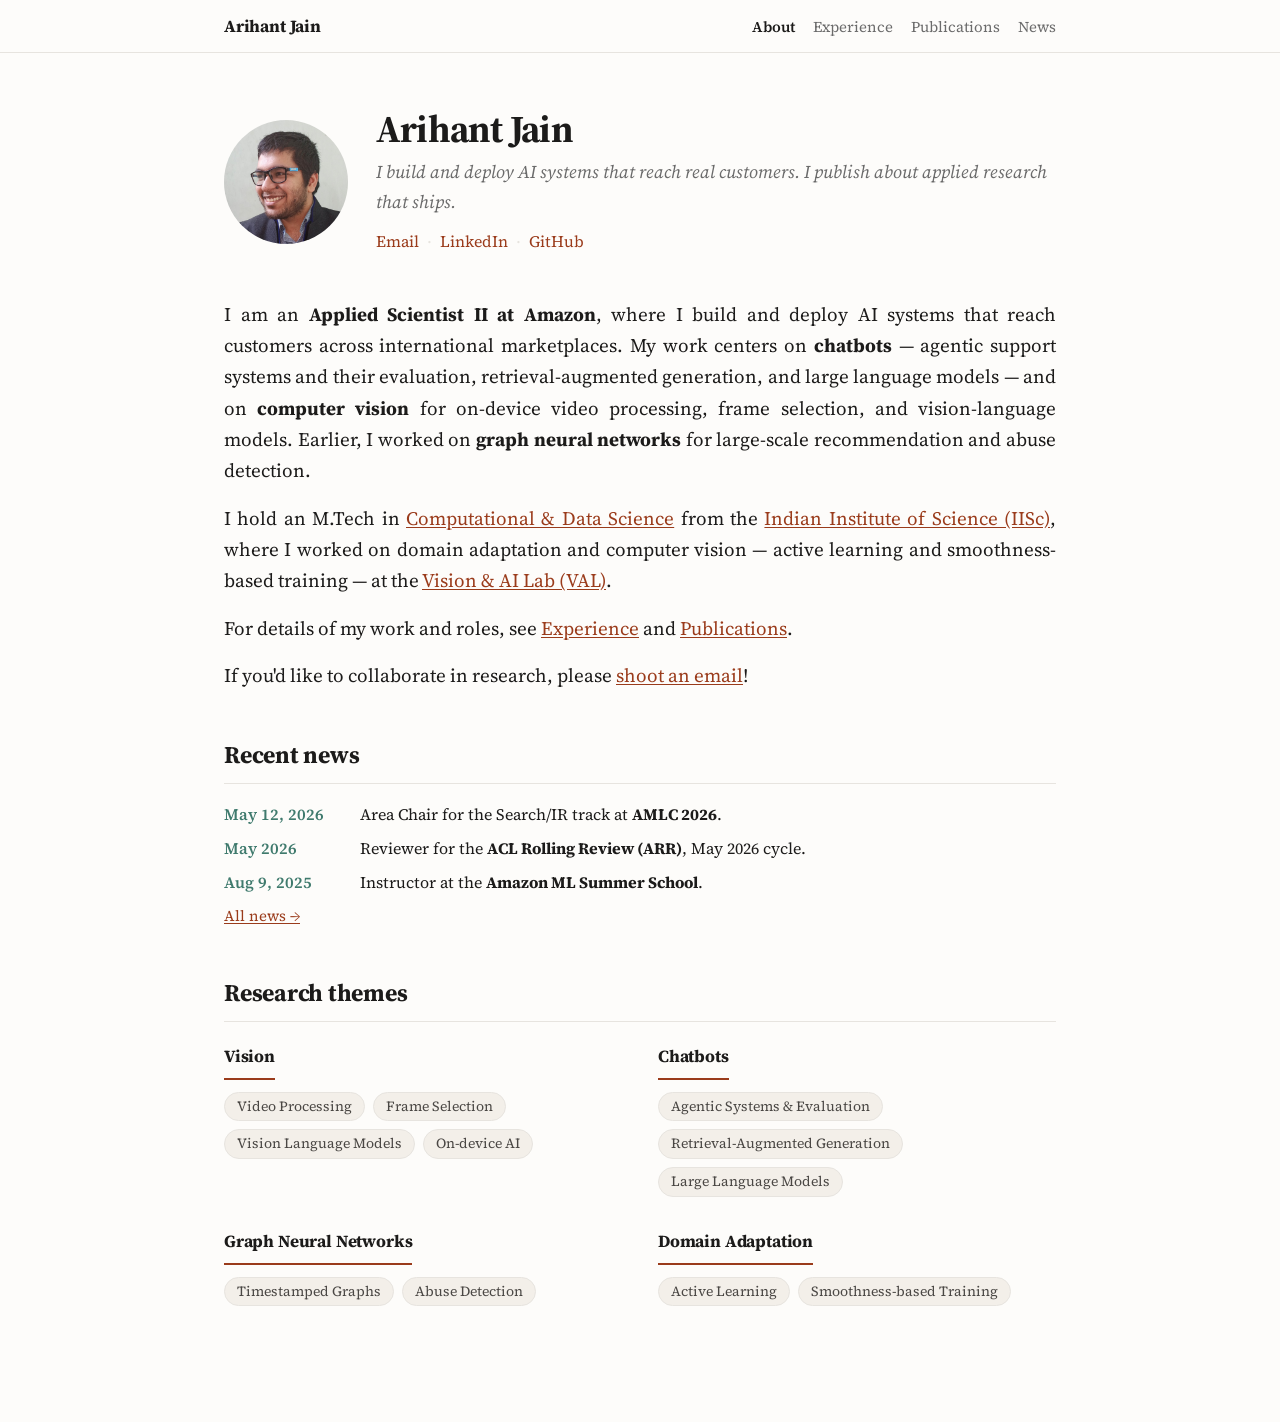
==== index.html @ c0ca9a87 "Personal site: About, Experience, Publications, News" ====
<!doctype html>
<html lang="en">
<head>
  <meta charset="utf-8">
  <meta name="viewport" content="width=device-width, initial-scale=1">
  <title>Arihant Jain</title>
  <meta name="description" content="Arihant Jain — Applied Scientist II at Amazon. Research in LLMs, Retrieval-Augmented Generation, Chatbots, and Graph Neural Networks.">
  <link rel="icon" href="data:,">
  <link rel="preconnect" href="https://fonts.googleapis.com">
  <link rel="preconnect" href="https://fonts.gstatic.com" crossorigin>
  <link href="https://fonts.googleapis.com/css2?family=Source+Serif+4:ital,opsz,wght@0,8..60,400;0,8..60,600;0,8..60,700;1,8..60,400&display=swap" rel="stylesheet">
  <link rel="stylesheet" href="style.css">
</head>
<body id="top">

  <!-- ===================== TOP NAV ===================== -->
  <nav class="topnav">
    <div class="topnav-inner">
      <a class="nav-name" href="index.html">Arihant Jain</a>
      <div class="nav-links">
        <a href="index.html" class="active">About</a>
        <a href="experience.html">Experience</a>
        <a href="publications.html">Publications</a>
        <a href="news.html">News</a>
      </div>
    </div>
  </nav>

<main>

  <!-- ===================== HEADER ===================== -->
  <header class="intro">
    <img class="avatar" src="assets/arihant_image.jpg" alt="Arihant Jain">
    <div class="intro-text">
      <h1>Arihant Jain</h1>
      <p class="tagline">I build and deploy AI systems that reach real customers. I publish about applied research that ships.</p>
      <nav class="links">
        <a href="mailto:4arihantjain@gmail.com">Email</a>
        <span>·</span>
        <a href="https://www.linkedin.com/in/arihant-jain-870607155/" target="_blank" rel="noopener">LinkedIn</a>
        <span>·</span>
        <a href="https://github.com/ajarihant" target="_blank" rel="noopener">GitHub</a>
      </nav>
    </div>
  </header>

  <!-- ===================== BIO ===================== -->
  <section id="about">
    <p>
      I am an <strong>Applied Scientist II at Amazon</strong>, where I build and deploy AI
      systems that reach customers across international marketplaces. My work centers on
      <strong>chatbots</strong> — agentic support systems and their evaluation, retrieval-augmented
      generation, and large language models — and on <strong>computer vision</strong> for on-device video
      processing, frame selection, and vision-language models. Earlier, I worked on <strong>graph neural
      networks</strong> for large-scale recommendation and abuse detection.
    </p>
    <p>
      I hold an M.Tech in
      <a href="https://cds.iisc.ac.in/" target="_blank" rel="noopener">Computational &amp; Data Science</a>
      from the <a href="https://iisc.ac.in/" target="_blank" rel="noopener">Indian Institute of Science (IISc)</a>,
      where I worked on domain adaptation and computer vision — active learning and smoothness-based
      training — at the
      <a href="https://val.cds.iisc.ac.in/people.html" target="_blank" rel="noopener">Vision &amp; AI Lab (VAL)</a>.
    </p>
    <p>
      For details of my work and roles, see <a href="experience.html">Experience</a>
      and <a href="publications.html">Publications</a>.
    </p>
    <p>
      If you'd like to collaborate in research, please
      <a href="mailto:4arihantjain@gmail.com">shoot an email</a>!
    </p>
  </section>

  <!-- ===================== RECENT NEWS ===================== -->
  <section id="recent-news">
    <h2>Recent news</h2>
    <ul class="news-teaser">
      <li><time datetime="2026-05-12">May 12, 2026</time><div class="news-body">Area Chair for the Search/IR track at <strong>AMLC 2026</strong>.</div></li>
      <li><time datetime="2026-05">May 2026</time><div class="news-body">Reviewer for the <strong>ACL Rolling Review (ARR)</strong>, May 2026 cycle.</div></li>
      <li><time datetime="2025-08-09">Aug 9, 2025</time><div class="news-body">Instructor at the <strong>Amazon ML Summer School</strong>.</div></li>
    </ul>
    <p class="news-more"><a href="news.html">All news →</a></p>
  </section>

  <!-- ===================== RESEARCH THEMES ===================== -->
  <section id="research-themes">
    <h2>Research themes</h2>
    <div class="theme-grid">
      <div class="theme-group">
        <h3>Vision</h3>
        <ul class="tags">
          <li>Video Processing</li>
          <li>Frame Selection</li>
          <li>Vision Language Models</li>
          <li>On-device AI</li>
        </ul>
      </div>
      <div class="theme-group">
        <h3>Chatbots</h3>
        <ul class="tags">
          <li>Agentic Systems &amp; Evaluation</li>
          <li>Retrieval-Augmented Generation</li>
          <li>Large Language Models</li>
        </ul>
      </div>
      <div class="theme-group">
        <h3>Graph Neural Networks</h3>
        <ul class="tags">
          <li>Timestamped Graphs</li>
          <li>Abuse Detection</li>
        </ul>
      </div>
      <div class="theme-group">
        <h3>Domain Adaptation</h3>
        <ul class="tags">
          <li>Active Learning</li>
          <li>Smoothness-based Training</li>
        </ul>
      </div>
    </div>
  </section>

</main>
</body>
</html>
---- style.css ----
/* ===== Arihant Jain — minimal personal site =====
   Writerly serif, single-column, no frameworks. */

:root {
  --ink: #1c1b1a;
  --muted: #6b6b6b;
  --link: #9a3b1b;        /* warm rust accent, huyenchip-ish */
  --link-hover: #6f2913;
  --date: #3f7a6d;        /* muted teal for news dates */
  --rule: #e7e4df;
  --bg: #fdfcfa;          /* warm off-white */
  --nav-bg: rgba(253, 252, 250, 0.9);
  --maxw: 880px;
  --serif: "Source Serif 4", Georgia, "Times New Roman", serif;
}

* { box-sizing: border-box; }

html {
  -webkit-text-size-adjust: 100%;
  scroll-behavior: smooth;
  scroll-padding-top: 72px;   /* offset for sticky nav on anchor jumps */
}

body {
  margin: 0;
  background: var(--bg);
  color: var(--ink);
  font-family: var(--serif);
  font-size: 19px;
  line-height: 1.65;
  font-weight: 400;
}

/* ---------- Top nav ---------- */
.topnav {
  position: sticky;
  top: 0;
  z-index: 10;
  background: var(--nav-bg);
  backdrop-filter: saturate(150%) blur(8px);
  -webkit-backdrop-filter: saturate(150%) blur(8px);
  border-bottom: 1px solid var(--rule);
}
.topnav-inner {
  max-width: var(--maxw);
  margin: 0 auto;
  padding: 12px 24px;
  display: flex;
  align-items: baseline;
  justify-content: space-between;
  gap: 16px;
}
.nav-name {
  font-weight: 700;
  font-size: 17px;
  color: var(--ink);
  letter-spacing: -0.01em;
}
.nav-name:hover { text-decoration: none; color: var(--link); }
.nav-links {
  display: flex;
  gap: 18px;
  font-size: 15px;
}
.nav-links a { color: var(--muted); }
.nav-links a:hover { color: var(--link); text-decoration: none; }
.nav-links a.active { color: var(--ink); font-weight: 600; }

main {
  max-width: var(--maxw);
  margin: 0 auto;
  padding: 56px 24px 72px;
}

/* ---------- Header ---------- */
.intro {
  display: flex;
  align-items: center;
  gap: 28px;
  margin-bottom: 44px;
}

.avatar {
  width: 124px;
  height: 124px;
  border-radius: 50%;
  object-fit: cover;
  flex-shrink: 0;
  background: #f0ece6;
}

.intro-text h1 {
  margin: 0 0 6px;
  font-size: 38px;
  font-weight: 700;
  letter-spacing: -0.02em;
  line-height: 1.1;
}

.tagline {
  margin: 0 0 12px;
  color: var(--muted);
  font-size: 18px;
  font-style: italic;
}

.links { font-size: 16px; }
.links span { color: var(--rule); margin: 0 4px; }

/* ---------- Inner-page header ---------- */
.page-head {
  margin-bottom: 36px;
}
.page-head h1 {
  margin: 0;
  font-size: 34px;
  font-weight: 700;
  letter-spacing: -0.02em;
}

/* ---------- Links ---------- */
a {
  color: var(--link);
  text-decoration: none;
}
a:hover { color: var(--link-hover); text-decoration: underline; }

/* Inline prose links carry a persistent underline so they are not
   distinguished by color alone (WCAG 1.4.1). Nav and publication-title
   links stay underline-free — they sit apart from running text, so
   color plus position already signals they are links. */
section p a { text-decoration: underline; text-underline-offset: 2px; }

/* ---------- Sections ---------- */
section { margin: 0 0 44px; }

h2 {
  font-size: 15px;
  text-transform: uppercase;
  letter-spacing: 0.1em;
  color: var(--muted);
  font-weight: 700;
  margin: 0 0 20px;
  padding-bottom: 7px;
  border-bottom: 1px solid var(--rule);
}

/* Home-page section headings — larger serif, not the muted eyebrow style */
#recent-news h2,
#research-themes h2 {
  font-family: var(--serif);
  font-size: 24px;
  font-weight: 700;
  text-transform: none;
  letter-spacing: -0.01em;
  color: var(--ink);
  margin: 0 0 18px;
  padding-bottom: 8px;
  border-bottom: 1px solid var(--rule);
}

p { margin: 0 0 16px; }

/* Justify prose content (bio paragraphs, bullets, experience text).
   No hyphenation — words are never broken at line ends. */
#about p,
.entry-what p,
.bullets li {
  text-align: justify;
  hyphens: none;
  -webkit-hyphens: none;
}

/* ---------- Experience entries ---------- */
.entry {
  display: flex;
  gap: 24px;
  margin-bottom: 22px;
}

.entry-when {
  flex: 0 0 150px;
  color: var(--muted);
  font-size: 15px;
  padding-top: 4px;
}
.when-date { color: var(--muted); }
.when-role {
  margin-top: 4px;
  font-weight: 700;
  color: var(--ink);
  font-size: 15px;
}
.when-org { margin-top: 2px; color: var(--muted); font-size: 14px; }

.entry-what { flex: 1; }
.entry-what p {
  margin: 6px 0 0;
  color: #4a4744;
  font-size: 17px;
}

.subrole { margin-top: 12px; }
.subrole-title {
  font-family: var(--serif);
  font-size: 24px;
  font-weight: 700;
  letter-spacing: -0.01em;
  text-transform: none;
  color: var(--link);
  margin: 8px 0 0;
  padding-bottom: 8px;
  border-bottom: 1px solid var(--rule);
}
.subrole p { margin-top: 3px; }

/* Achievement bullets inside experience entries */
.bullets {
  margin: 6px 0 0;
  padding-left: 20px;
  color: #4a4744;
  font-size: 17px;
}
.bullets li { margin-bottom: 6px; }
.bullets li:last-child { margin-bottom: 0; }

/* Invent / Implement / Influence — compact inline kicker above each
   bullet group; no second gutter, text keeps full width. */
.phase { margin-top: 12px; }
.phase-label {
  font-family: "Georgia", "Times New Roman", var(--serif);
  font-size: 17px;
  font-weight: 700;
  font-style: normal;
  letter-spacing: 0.01em;
  text-transform: none;
  color: var(--ink);
  margin: 0 0 4px;
}
.phase-body .bullets { margin-top: 0; }

.tag {
  font-weight: 400;
  font-style: italic;
  font-size: 14px;
  color: var(--muted);
}

/* ---------- Research themes ---------- */
.theme-grid {
  display: grid;
  grid-template-columns: repeat(2, 1fr);
  gap: 28px 36px;
}
.theme-group h3 {
  margin: 0 0 12px;
  font-size: 17px;
  font-weight: 700;
  letter-spacing: -0.01em;
  color: var(--ink);
  padding-bottom: 8px;
  border-bottom: 2px solid var(--link);
  display: inline-block;
}
.tags {
  list-style: none;
  margin: 0;
  padding: 0;
  display: flex;
  flex-wrap: wrap;
  gap: 8px;
}
.tags li {
  font-size: 14px;
  color: #4a4744;
  background: #f3efe9;
  border: 1px solid var(--rule);
  border-radius: 999px;
  padding: 4px 12px;
  line-height: 1.4;
  transition: background 0.15s ease, color 0.15s ease;
}
.tags li:hover {
  background: var(--link);
  color: #fff;
  border-color: var(--link);
}

/* ---------- News (aligned two-column: date | content) ---------- */
.news-list {
  list-style: none;
  margin: 0;
  padding: 0;
}
.news-list li {
  display: flex;
  gap: 22px;
  margin-bottom: 14px;
  line-height: 1.6;
}
.news-list li:last-child { margin-bottom: 0; }
.news-list time {
  flex: 0 0 118px;
  font-weight: 600;
  color: var(--date);
  font-variant-numeric: tabular-nums;
}
.news-list .news-body { flex: 1; }

/* Recent-news teaser on the home page (same two columns, tighter) */
.news-teaser {
  list-style: none;
  margin: 0 0 10px;
  padding: 0;
}
.news-teaser li {
  display: flex;
  gap: 18px;
  margin-bottom: 9px;
  font-size: 16px;
  line-height: 1.55;
}
.news-teaser time {
  flex: 0 0 118px;
  font-weight: 600;
  color: var(--date);
  font-variant-numeric: tabular-nums;
  white-space: nowrap;
}
.news-teaser .news-body { flex: 1; }
.news-more { font-size: 15px; margin: 0; }

/* ---------- Publications ---------- */
.pubs {
  list-style: none;
  margin: 0;
  padding: 0;
}
.pubs li {
  padding: 13px 0;
  border-bottom: 1px solid var(--rule);
  display: flex;
  flex-direction: column;
}
.pubs li:last-child { border-bottom: none; }

.pub-title { font-weight: 600; color: var(--ink); }
.pub-title:hover { color: var(--link); text-decoration: underline; }
a.pub-title { display: inline; }

.pub-authors {
  color: #4a4744;
  font-size: 15px;
  margin-top: 3px;
}
.pub-authors strong { color: var(--ink); }
.pub-venue {
  color: var(--muted);
  font-size: 15px;
  font-style: italic;
  margin-top: 2px;
}

.pubs-note {
  margin-top: 16px;
  color: var(--muted);
  font-size: 16px;
}

/* ---------- Responsive ---------- */
@media (max-width: 560px) {
  body { font-size: 17px; }
  main { padding: 36px 18px 56px; }
  .nav-links { gap: 13px; font-size: 14px; }
  .nav-name { font-size: 15px; }
  .topnav-inner { padding: 10px 18px; }
  .intro {
    flex-direction: column;
    align-items: flex-start;
    gap: 18px;
  }
  .intro-text h1 { font-size: 32px; }
  .avatar { width: 104px; height: 104px; }
  .entry { flex-direction: column; gap: 2px; }
  .entry-when { flex-basis: auto; padding-top: 0; }
  .theme-grid { grid-template-columns: 1fr; gap: 24px; }
  .news-list li, .news-teaser li { flex-direction: column; gap: 1px; }
  .news-list time, .news-teaser time { flex-basis: auto; }
}

/* On very narrow phones, stack the name over the links and let the
   links wrap so every page stays reachable (don't hide navigation). */
@media (max-width: 380px) {
  .topnav-inner { flex-direction: column; align-items: flex-start; gap: 6px; }
  .nav-links { flex-wrap: wrap; gap: 12px; }
}
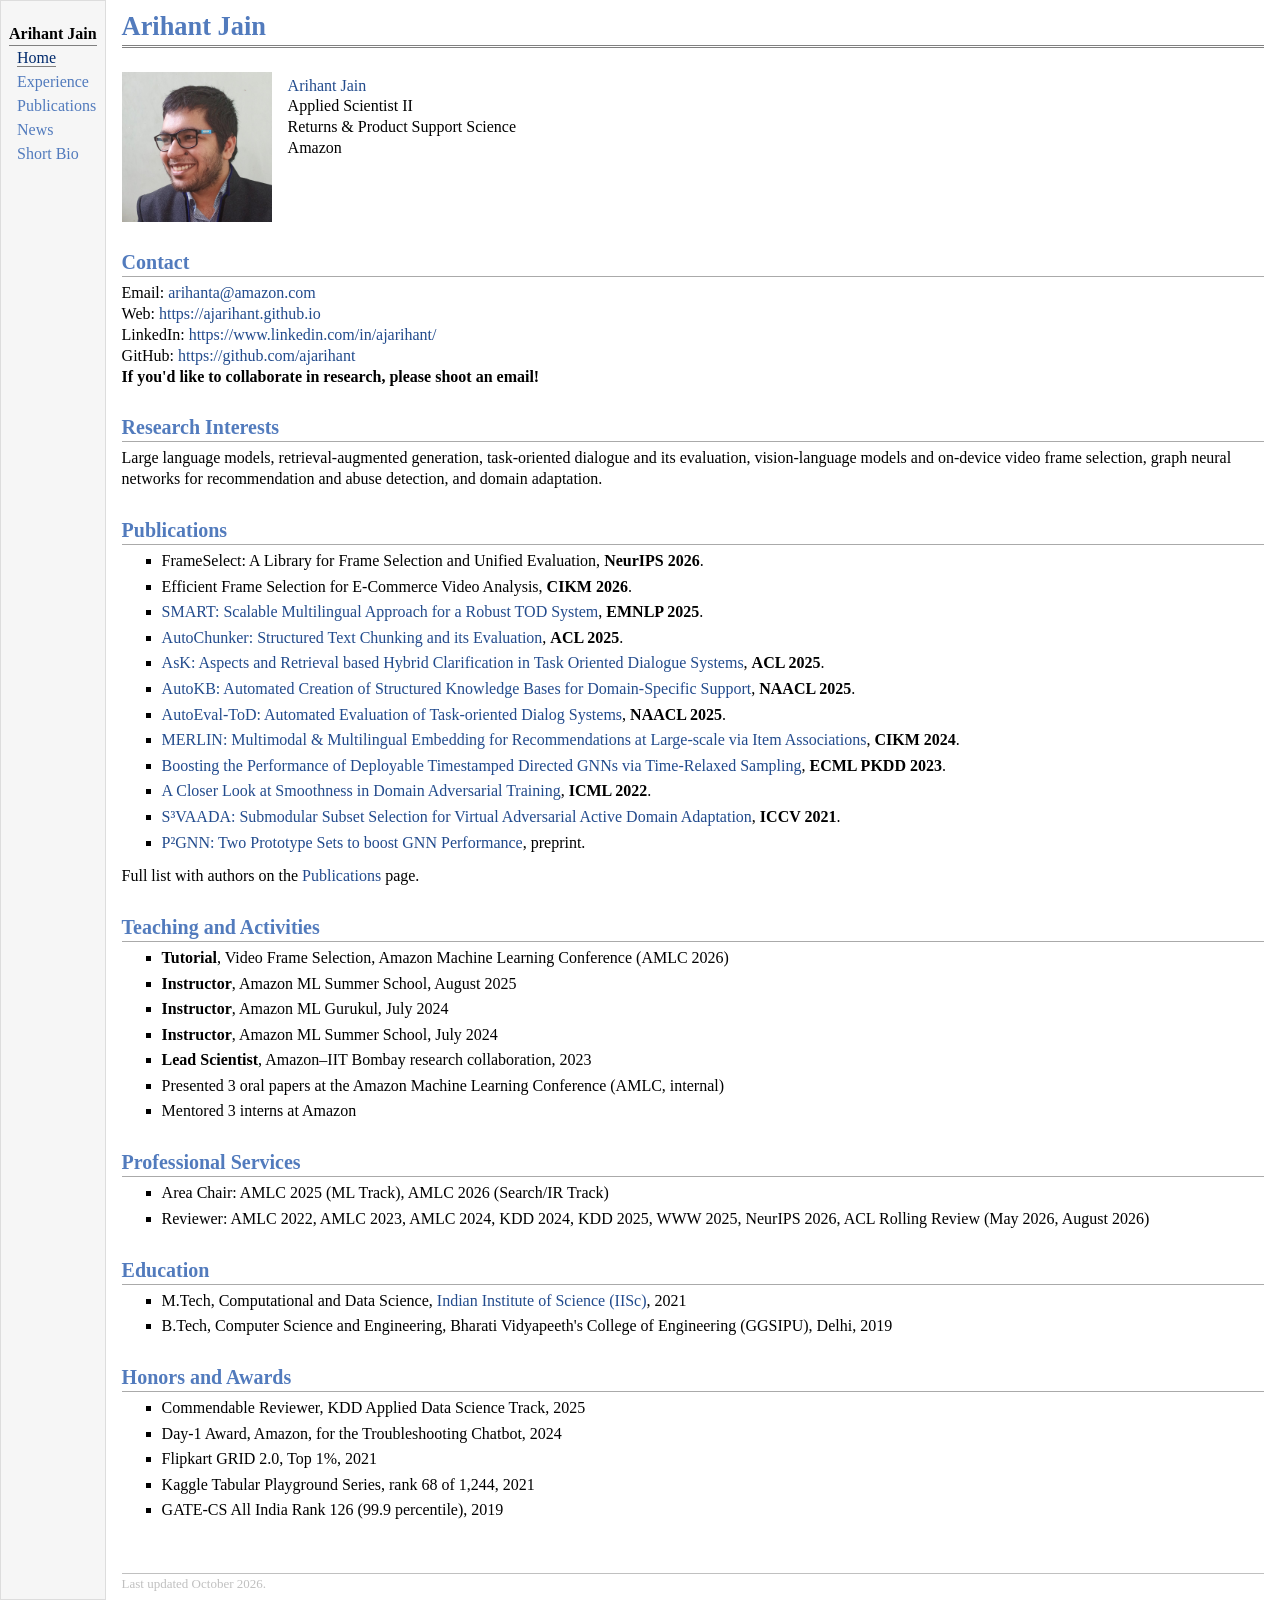
==== commit b00753d0: "feat: redesign site in jemdoc academic style - Left sidebar layout (Home, Experience, Publications, " ====
--- a/index.html
+++ b/index.html
@@ -1,126 +1,101 @@
 <!doctype html>
 <html lang="en">
 <head>
-  <meta charset="utf-8">
-  <meta name="viewport" content="width=device-width, initial-scale=1">
-  <title>Arihant Jain</title>
-  <meta name="description" content="Arihant Jain — Applied Scientist II at Amazon. Research in LLMs, Retrieval-Augmented Generation, Chatbots, and Graph Neural Networks.">
-  <link rel="icon" href="data:,">
-  <link rel="preconnect" href="https://fonts.googleapis.com">
-  <link rel="preconnect" href="https://fonts.gstatic.com" crossorigin>
-  <link href="https://fonts.googleapis.com/css2?family=Source+Serif+4:ital,opsz,wght@0,8..60,400;0,8..60,600;0,8..60,700;1,8..60,400&display=swap" rel="stylesheet">
-  <link rel="stylesheet" href="style.css">
+<meta charset="utf-8">
+<meta name="viewport" content="width=device-width, initial-scale=1">
+<title>Arihant Jain</title>
+<meta name="description" content="Arihant Jain — Applied Scientist II at Amazon. Research in LLMs, retrieval-augmented generation, task-oriented dialogue, vision-language models, and graph neural networks.">
+<link rel="icon" href="data:,">
+<link rel="stylesheet" href="style.css">
 </head>
-<body id="top">
+<body>
+<div id="layout">
+<nav id="layout-menu" aria-label="Site">
+<div class="menu-category">Arihant Jain</div>
+<div class="menu-item"><a href="index.html" class="current" aria-current="page">Home</a></div>
+<div class="menu-item"><a href="experience.html">Experience</a></div>
+<div class="menu-item"><a href="publications.html">Publications</a></div>
+<div class="menu-item"><a href="news.html">News</a></div>
+<div class="menu-item"><a href="bio.html">Short&nbsp;Bio</a></div>
+</nav>
+<main id="layout-content">
+<div id="toptitle">
+<h1>Arihant Jain</h1>
+</div>
 
-  <!-- ===================== TOP NAV ===================== -->
-  <nav class="topnav">
-    <div class="topnav-inner">
-      <a class="nav-name" href="index.html">Arihant Jain</a>
-      <div class="nav-links">
-        <a href="index.html" class="active">About</a>
-        <a href="experience.html">Experience</a>
-        <a href="publications.html">Publications</a>
-        <a href="news.html">News</a>
-      </div>
-    </div>
-  </nav>
+<div class="imgtable">
+<img src="assets/arihant_image.jpg" alt="Photo of Arihant Jain">
+<p><a href="index.html">Arihant Jain</a> <br>
+Applied Scientist II <br>
+Returns &amp; Product Support Science <br>
+Amazon <br></p>
+</div>
 
-<main>
+<h2>Contact</h2>
+<p>Email: <a href="mailto:arihanta@amazon.com">arihanta@amazon.com</a> <br>
+Web: <a href="https://ajarihant.github.io">https://ajarihant.github.io</a> <br>
+LinkedIn: <a href="https://www.linkedin.com/in/ajarihant/">https://www.linkedin.com/in/ajarihant/</a> <br>
+GitHub: <a href="https://github.com/ajarihant">https://github.com/ajarihant</a> <br>
+<b>If you'd like to collaborate in research, please shoot an email!</b></p>
 
-  <!-- ===================== HEADER ===================== -->
-  <header class="intro">
-    <img class="avatar" src="assets/arihant_image.jpg" alt="Arihant Jain">
-    <div class="intro-text">
-      <h1>Arihant Jain</h1>
-      <p class="tagline">I build and deploy AI systems that reach real customers. I publish about applied research that ships.</p>
-      <nav class="links">
-        <a href="mailto:4arihantjain@gmail.com">Email</a>
-        <span>·</span>
-        <a href="https://www.linkedin.com/in/arihant-jain-870607155/" target="_blank" rel="noopener">LinkedIn</a>
-        <span>·</span>
-        <a href="https://github.com/ajarihant" target="_blank" rel="noopener">GitHub</a>
-      </nav>
-    </div>
-  </header>
+<h2>Research Interests</h2>
+<p>Large language models, retrieval-augmented generation, task-oriented dialogue and its evaluation,
+vision-language models and on-device video frame selection, graph neural networks for recommendation and
+abuse detection, and domain adaptation.</p>
 
-  <!-- ===================== BIO ===================== -->
-  <section id="about">
-    <p>
-      I am an <strong>Applied Scientist II at Amazon</strong>, where I build and deploy AI
-      systems that reach customers across international marketplaces. My work centers on
-      <strong>chatbots</strong> — agentic support systems and their evaluation, retrieval-augmented
-      generation, and large language models — and on <strong>computer vision</strong> for on-device video
-      processing, frame selection, and vision-language models. Earlier, I worked on <strong>graph neural
-      networks</strong> for large-scale recommendation and abuse detection.
-    </p>
-    <p>
-      I hold an M.Tech in
-      <a href="https://cds.iisc.ac.in/" target="_blank" rel="noopener">Computational &amp; Data Science</a>
-      from the <a href="https://iisc.ac.in/" target="_blank" rel="noopener">Indian Institute of Science (IISc)</a>,
-      where I worked on domain adaptation and computer vision — active learning and smoothness-based
-      training — at the
-      <a href="https://val.cds.iisc.ac.in/people.html" target="_blank" rel="noopener">Vision &amp; AI Lab (VAL)</a>.
-    </p>
-    <p>
-      For details of my work and roles, see <a href="experience.html">Experience</a>
-      and <a href="publications.html">Publications</a>.
-    </p>
-    <p>
-      If you'd like to collaborate in research, please
-      <a href="mailto:4arihantjain@gmail.com">shoot an email</a>!
-    </p>
-  </section>
+<h2>Publications</h2>
+<ul>
+<li><p>FrameSelect: A Library for Frame Selection and Unified Evaluation, <b>NeurIPS 2026</b>.</p></li>
+<li><p>Efficient Frame Selection for E-Commerce Video Analysis, <b>CIKM 2026</b>.</p></li>
+<li><p><a href="https://aclanthology.org/2025.emnlp-industry.108/">SMART: Scalable Multilingual Approach for a Robust TOD System</a>, <b>EMNLP 2025</b>.</p></li>
+<li><p><a href="https://aclanthology.org/2025.acl-industry.69/">AutoChunker: Structured Text Chunking and its Evaluation</a>, <b>ACL 2025</b>.</p></li>
+<li><p><a href="https://aclanthology.org/2025.acl-industry.63/">AsK: Aspects and Retrieval based Hybrid Clarification in Task Oriented Dialogue Systems</a>, <b>ACL 2025</b>.</p></li>
+<li><p><a href="https://aclanthology.org/2025.naacl-industry.58/">AutoKB: Automated Creation of Structured Knowledge Bases for Domain-Specific Support</a>, <b>NAACL 2025</b>.</p></li>
+<li><p><a href="https://aclanthology.org/2025.naacl-long.508/">AutoEval-ToD: Automated Evaluation of Task-oriented Dialog Systems</a>, <b>NAACL 2025</b>.</p></li>
+<li><p><a href="https://dl.acm.org/doi/10.1145/3627673.3680106">MERLIN: Multimodal &amp; Multilingual Embedding for Recommendations at Large-scale via Item Associations</a>, <b>CIKM 2024</b>.</p></li>
+<li><p><a href="https://link.springer.com/chapter/10.1007/978-3-031-43427-3_12">Boosting the Performance of Deployable Timestamped Directed GNNs via Time-Relaxed Sampling</a>, <b>ECML PKDD 2023</b>.</p></li>
+<li><p><a href="https://arxiv.org/abs/2206.08213">A Closer Look at Smoothness in Domain Adversarial Training</a>, <b>ICML 2022</b>.</p></li>
+<li><p><a href="https://openaccess.thecvf.com/content/ICCV2021/html/Rangwani_S3VAADA_Submodular_Subset_Selection_for_Virtual_Adversarial_Active_Domain_Adaptation_ICCV_2021_paper.html">S&sup3;VAADA: Submodular Subset Selection for Virtual Adversarial Active Domain Adaptation</a>, <b>ICCV 2021</b>.</p></li>
+<li><p><a href="https://arxiv.org/abs/2603.09195">P&sup2;GNN: Two Prototype Sets to boost GNN Performance</a>, preprint.</p></li>
+</ul>
+<p>Full list with authors on the <a href="publications.html">Publications</a> page.</p>
 
-  <!-- ===================== RECENT NEWS ===================== -->
-  <section id="recent-news">
-    <h2>Recent news</h2>
-    <ul class="news-teaser">
-      <li><time datetime="2026-05-12">May 12, 2026</time><div class="news-body">Area Chair for the Search/IR track at <strong>AMLC 2026</strong>.</div></li>
-      <li><time datetime="2026-05">May 2026</time><div class="news-body">Reviewer for the <strong>ACL Rolling Review (ARR)</strong>, May 2026 cycle.</div></li>
-      <li><time datetime="2025-08-09">Aug 9, 2025</time><div class="news-body">Instructor at the <strong>Amazon ML Summer School</strong>.</div></li>
-    </ul>
-    <p class="news-more"><a href="news.html">All news →</a></p>
-  </section>
+<h2>Teaching and Activities</h2>
+<ul>
+<li><p><b>Tutorial</b>, Video Frame Selection, Amazon Machine Learning Conference (AMLC 2026)</p></li>
+<li><p><b>Instructor</b>, Amazon ML Summer School, August 2025</p></li>
+<li><p><b>Instructor</b>, Amazon ML Gurukul, July 2024</p></li>
+<li><p><b>Instructor</b>, Amazon ML Summer School, July 2024</p></li>
+<li><p><b>Lead Scientist</b>, Amazon&ndash;IIT Bombay research collaboration, 2023</p></li>
+<li><p>Presented 3 oral papers at the Amazon Machine Learning Conference (AMLC, internal)</p></li>
+<li><p>Mentored 3 interns at Amazon</p></li>
+</ul>
 
-  <!-- ===================== RESEARCH THEMES ===================== -->
-  <section id="research-themes">
-    <h2>Research themes</h2>
-    <div class="theme-grid">
-      <div class="theme-group">
-        <h3>Vision</h3>
-        <ul class="tags">
-          <li>Video Processing</li>
-          <li>Frame Selection</li>
-          <li>Vision Language Models</li>
-          <li>On-device AI</li>
-        </ul>
-      </div>
-      <div class="theme-group">
-        <h3>Chatbots</h3>
-        <ul class="tags">
-          <li>Agentic Systems &amp; Evaluation</li>
-          <li>Retrieval-Augmented Generation</li>
-          <li>Large Language Models</li>
-        </ul>
-      </div>
-      <div class="theme-group">
-        <h3>Graph Neural Networks</h3>
-        <ul class="tags">
-          <li>Timestamped Graphs</li>
-          <li>Abuse Detection</li>
-        </ul>
-      </div>
-      <div class="theme-group">
-        <h3>Domain Adaptation</h3>
-        <ul class="tags">
-          <li>Active Learning</li>
-          <li>Smoothness-based Training</li>
-        </ul>
-      </div>
-    </div>
-  </section>
+<h2>Professional Services</h2>
+<ul>
+<li><p>Area Chair: AMLC 2025 (ML Track), AMLC 2026 (Search/IR Track)</p></li>
+<li><p>Reviewer: AMLC 2022, AMLC 2023, AMLC 2024, KDD 2024, KDD 2025, WWW 2025, NeurIPS 2026, ACL Rolling Review (May 2026, August 2026)</p></li>
+</ul>
 
+<h2>Education</h2>
+<ul>
+<li><p>M.Tech, Computational and Data Science, <a href="https://iisc.ac.in/">Indian Institute of Science (IISc)</a>, 2021</p></li>
+<li><p>B.Tech, Computer Science and Engineering, Bharati Vidyapeeth's College of Engineering (GGSIPU), Delhi, 2019</p></li>
+</ul>
+
+<h2>Honors and Awards</h2>
+<ul>
+<li><p>Commendable Reviewer, KDD Applied Data Science Track, 2025</p></li>
+<li><p>Day-1 Award, Amazon, for the Troubleshooting Chatbot, 2024</p></li>
+<li><p>Flipkart GRID 2.0, Top 1%, 2021</p></li>
+<li><p>Kaggle Tabular Playground Series, rank 68 of 1,244, 2021</p></li>
+<li><p>GATE-CS All India Rank 126 (99.9 percentile), 2019</p></li>
+</ul>
+
+<div id="footer">
+Last updated October 2026.
+</div>
 </main>
+</div>
 </body>
 </html>
--- a/style.css
+++ b/style.css
@@ -1,122 +1,84 @@
-/* ===== Arihant Jain — minimal personal site =====
-   Writerly serif, single-column, no frameworks. */
+/* ===== Arihant Jain — jemdoc-style academic site =====
+   Modeled on the default jemdoc stylesheet (http://jemdoc.jaboc.net/):
+   left menu column, Georgia serif, blue headings, double-rule page title.
+   Table layout replaced with flexbox so the menu collapses on phones. */
 
+/* Default jemdoc colors. */
 :root {
-  --ink: #1c1b1a;
-  --muted: #6b6b6b;
-  --link: #9a3b1b;        /* warm rust accent, huyenchip-ish */
-  --link-hover: #6f2913;
-  --date: #3f7a6d;        /* muted teal for news dates */
-  --rule: #e7e4df;
-  --bg: #fdfcfa;          /* warm off-white */
-  --nav-bg: rgba(253, 252, 250, 0.9);
-  --maxw: 880px;
-  --serif: "Source Serif 4", Georgia, "Times New Roman", serif;
-}
-
-* { box-sizing: border-box; }
-
-html {
-  -webkit-text-size-adjust: 100%;
-  scroll-behavior: smooth;
-  scroll-padding-top: 72px;   /* offset for sticky nav on anchor jumps */
+  --bg: #ffffff;
+  --ink: #000000;
+  --heading: #527bbd;
+  --link: #224b8d;
+  --menu-link: #527bbd;
+  --menu-current: #022b6d;
+  --menu-bg: #f6f6f6;
+  --menu-border: #dddddd;
+  --rule: #aaaaaa;
+  --strong-rule: gray;
+  --footer: #c0c0c0;
 }
 
 body {
-  margin: 0;
   background: var(--bg);
   color: var(--ink);
-  font-family: var(--serif);
-  font-size: 19px;
-  line-height: 1.65;
-  font-weight: 400;
+  font-family: Georgia, serif;
+  padding-bottom: 8px;
+  margin: 0;
+  -webkit-text-size-adjust: 100%;
 }
 
-/* ---------- Top nav ---------- */
-.topnav {
-  position: sticky;
-  top: 0;
-  z-index: 10;
-  background: var(--nav-bg);
-  backdrop-filter: saturate(150%) blur(8px);
-  -webkit-backdrop-filter: saturate(150%) blur(8px);
-  border-bottom: 1px solid var(--rule);
-}
-.topnav-inner {
-  max-width: var(--maxw);
-  margin: 0 auto;
-  padding: 12px 24px;
+/* ---------- Page layout ---------- */
+#layout {
   display: flex;
-  align-items: baseline;
-  justify-content: space-between;
-  gap: 16px;
-}
-.nav-name {
-  font-weight: 700;
-  font-size: 17px;
-  color: var(--ink);
-  letter-spacing: -0.01em;
-}
-.nav-name:hover { text-decoration: none; color: var(--link); }
-.nav-links {
-  display: flex;
-  gap: 18px;
-  font-size: 15px;
-}
-.nav-links a { color: var(--muted); }
-.nav-links a:hover { color: var(--link); text-decoration: none; }
-.nav-links a.active { color: var(--ink); font-weight: 600; }
-
-main {
-  max-width: var(--maxw);
-  margin: 0 auto;
-  padding: 56px 24px 72px;
+  align-items: stretch;
+  min-height: 100vh;
 }
 
-/* ---------- Header ---------- */
-.intro {
-  display: flex;
-  align-items: center;
-  gap: 28px;
-  margin-bottom: 44px;
+#layout-menu {
+  flex: 0 0 auto;
+  background: var(--menu-bg);
+  border: 1px solid var(--menu-border);
+  padding: 0.5em 8px 0;
+  font-size: 1em;
+  white-space: nowrap;
+  text-align: left;
 }
 
-.avatar {
-  width: 124px;
-  height: 124px;
-  border-radius: 50%;
-  object-fit: cover;
-  flex-shrink: 0;
-  background: #f0ece6;
+#layout-content {
+  flex: 1 1 auto;
+  min-width: 0;
+  padding: 0 1em;
+  text-align: left;
 }
 
-.intro-text h1 {
-  margin: 0 0 6px;
-  font-size: 38px;
-  font-weight: 700;
-  letter-spacing: -0.02em;
-  line-height: 1.1;
+/* ---------- Menu ---------- */
+div.menu-category {
+  border-bottom: 1px solid var(--strong-rule);
+  margin-top: 0.8em;
+  padding-top: 0.2em;
+  padding-bottom: 0.1em;
+  font-weight: bold;
 }
 
-.tagline {
-  margin: 0 0 12px;
-  color: var(--muted);
-  font-size: 18px;
-  font-style: italic;
+div.menu-item {
+  padding-left: 16px;
+  text-indent: -16px;
 }
 
-.links { font-size: 16px; }
-.links span { color: var(--rule); margin: 0 4px; }
-
-/* ---------- Inner-page header ---------- */
-.page-head {
-  margin-bottom: 36px;
+#layout-menu a {
+  line-height: 1.5em;
+  margin-left: 0.5em;
 }
-.page-head h1 {
-  margin: 0;
-  font-size: 34px;
-  font-weight: 700;
-  letter-spacing: -0.02em;
+#layout-menu a:link,
+#layout-menu a:visited,
+#layout-menu a:hover {
+  color: var(--menu-link);
+  text-decoration: none;
+}
+#layout-menu a.current:link,
+#layout-menu a.current:visited {
+  color: var(--menu-current);
+  border-bottom: 1px gray solid;
 }
 
 /* ---------- Links ---------- */
@@ -124,274 +86,111 @@
   color: var(--link);
   text-decoration: none;
 }
-a:hover { color: var(--link-hover); text-decoration: underline; }
+a:hover { border-bottom: 1px gray dotted; }
 
-/* Inline prose links carry a persistent underline so they are not
-   distinguished by color alone (WCAG 1.4.1). Nav and publication-title
-   links stay underline-free — they sit apart from running text, so
-   color plus position already signals they are links. */
-section p a { text-decoration: underline; text-underline-offset: 2px; }
-
-/* ---------- Sections ---------- */
-section { margin: 0 0 44px; }
-
-h2 {
-  font-size: 15px;
-  text-transform: uppercase;
-  letter-spacing: 0.1em;
-  color: var(--muted);
-  font-weight: 700;
-  margin: 0 0 20px;
-  padding-bottom: 7px;
+/* ---------- Headings ---------- */
+h1, h2, h3 {
+  color: var(--heading);
+  margin-top: 0.7em;
+  margin-bottom: 0.3em;
+  padding-bottom: 0.2em;
+  padding-top: 0.5em;
+  line-height: 1.0;
+  font-weight: bold;
   border-bottom: 1px solid var(--rule);
 }
+h1 { font-size: 165%; }
+h2 { padding-top: 0.8em; font-size: 125%; }
+h2 + h3 { padding-top: 0.2em; }
+h3 { font-size: 110%; border-bottom: none; }
 
-/* Home-page section headings — larger serif, not the muted eyebrow style */
-#recent-news h2,
-#research-themes h2 {
-  font-family: var(--serif);
-  font-size: 24px;
-  font-weight: 700;
-  text-transform: none;
-  letter-spacing: -0.01em;
-  color: var(--ink);
-  margin: 0 0 18px;
-  padding-bottom: 8px;
-  border-bottom: 1px solid var(--rule);
+div#toptitle {
+  padding-bottom: 0.2em;
+  margin-bottom: 1.5em;
+  border-bottom: 3px double var(--strong-rule);
+}
+div#toptitle h1 {
+  margin: 0.5em 0 0;
+  padding: 0 0 0.1em;
+  border-bottom: none;
+}
+/* Reduce space if the page begins with a title. */
+div#toptitle + h2,
+div#toptitle + h3 { margin-top: -0.7em; }
+
+/* ---------- Text ---------- */
+p {
+  margin: 0 0 0.8em;
+  padding: 0;
+  line-height: 1.3;
 }
 
-p { margin: 0 0 16px; }
+ul, ol {
+  margin-top: 0.2em;
+  padding-top: 0;
+  margin-bottom: 0.8em;
+}
+ul {
+  list-style-position: outside;
+  list-style-type: square;
+}
+p + ul, p + ol { margin-top: -0.5em; }
+li ul, li ol { margin-top: -0.3em; }
+li p { margin-bottom: 0.3em; }
 
-/* Justify prose content (bio paragraphs, bullets, experience text).
-   No hyphenation — words are never broken at line ends. */
-#about p,
-.entry-what p,
-.bullets li {
-  text-align: justify;
-  hyphens: none;
-  -webkit-hyphens: none;
+/* ---------- Profile block (jemdoc "imgtable") ---------- */
+.imgtable {
+  display: flex;
+  align-items: flex-start;
+  gap: 1em;
+  margin-bottom: 0.5em;
+}
+.imgtable img {
+  width: 150px;
+  height: 150px;
+  object-fit: cover;
+  flex-shrink: 0;
+}
+.imgtable p { margin-top: 0.2em; }
+
+/* ---------- Experience ---------- */
+p.role-meta { font-style: italic; }
+p.phase { margin-bottom: 0.6em; }
+
+/* ---------- Publications ---------- */
+ul.pubs li { margin-bottom: 0.8em; }
+.pubs-note { font-size: 90%; }
+
+/* ---------- Footer ---------- */
+div#footer {
+  font-size: small;
+  border-top: 1px solid var(--footer);
+  padding-top: 0.1em;
+  margin-top: 4em;
+  padding-bottom: 8px;
+  color: var(--footer);
 }
 
-/* ---------- Experience entries ---------- */
-.entry {
-  display: flex;
-  gap: 24px;
-  margin-bottom: 22px;
+/* ---------- Responsive: menu becomes a top bar on phones ---------- */
+@media (max-width: 640px) {
+  #layout { flex-direction: column; min-height: 0; }
+  #layout-menu {
+    display: flex;
+    flex-wrap: wrap;
+    align-items: baseline;
+    gap: 0 0.4em;
+    padding: 0.3em 8px 0.4em;
+    white-space: normal;
+  }
+  div.menu-category {
+    flex-basis: 100%;
+    margin-top: 0.3em;
+  }
+  div.menu-item { padding-left: 0; text-indent: 0; }
+  #layout-menu a { margin-left: 0; margin-right: 0.6em; }
+  .imgtable img { width: 110px; height: 110px; }
 }
 
-.entry-when {
-  flex: 0 0 150px;
-  color: var(--muted);
-  font-size: 15px;
-  padding-top: 4px;
+@media print {
+  #layout-menu { display: none; }
 }
-.when-date { color: var(--muted); }
-.when-role {
-  margin-top: 4px;
-  font-weight: 700;
-  color: var(--ink);
-  font-size: 15px;
-}
-.when-org { margin-top: 2px; color: var(--muted); font-size: 14px; }
-
-.entry-what { flex: 1; }
-.entry-what p {
-  margin: 6px 0 0;
-  color: #4a4744;
-  font-size: 17px;
-}
-
-.subrole { margin-top: 12px; }
-.subrole-title {
-  font-family: var(--serif);
-  font-size: 24px;
-  font-weight: 700;
-  letter-spacing: -0.01em;
-  text-transform: none;
-  color: var(--link);
-  margin: 8px 0 0;
-  padding-bottom: 8px;
-  border-bottom: 1px solid var(--rule);
-}
-.subrole p { margin-top: 3px; }
-
-/* Achievement bullets inside experience entries */
-.bullets {
-  margin: 6px 0 0;
-  padding-left: 20px;
-  color: #4a4744;
-  font-size: 17px;
-}
-.bullets li { margin-bottom: 6px; }
-.bullets li:last-child { margin-bottom: 0; }
-
-/* Invent / Implement / Influence — compact inline kicker above each
-   bullet group; no second gutter, text keeps full width. */
-.phase { margin-top: 12px; }
-.phase-label {
-  font-family: "Georgia", "Times New Roman", var(--serif);
-  font-size: 17px;
-  font-weight: 700;
-  font-style: normal;
-  letter-spacing: 0.01em;
-  text-transform: none;
-  color: var(--ink);
-  margin: 0 0 4px;
-}
-.phase-body .bullets { margin-top: 0; }
-
-.tag {
-  font-weight: 400;
-  font-style: italic;
-  font-size: 14px;
-  color: var(--muted);
-}
-
-/* ---------- Research themes ---------- */
-.theme-grid {
-  display: grid;
-  grid-template-columns: repeat(2, 1fr);
-  gap: 28px 36px;
-}
-.theme-group h3 {
-  margin: 0 0 12px;
-  font-size: 17px;
-  font-weight: 700;
-  letter-spacing: -0.01em;
-  color: var(--ink);
-  padding-bottom: 8px;
-  border-bottom: 2px solid var(--link);
-  display: inline-block;
-}
-.tags {
-  list-style: none;
-  margin: 0;
-  padding: 0;
-  display: flex;
-  flex-wrap: wrap;
-  gap: 8px;
-}
-.tags li {
-  font-size: 14px;
-  color: #4a4744;
-  background: #f3efe9;
-  border: 1px solid var(--rule);
-  border-radius: 999px;
-  padding: 4px 12px;
-  line-height: 1.4;
-  transition: background 0.15s ease, color 0.15s ease;
-}
-.tags li:hover {
-  background: var(--link);
-  color: #fff;
-  border-color: var(--link);
-}
-
-/* ---------- News (aligned two-column: date | content) ---------- */
-.news-list {
-  list-style: none;
-  margin: 0;
-  padding: 0;
-}
-.news-list li {
-  display: flex;
-  gap: 22px;
-  margin-bottom: 14px;
-  line-height: 1.6;
-}
-.news-list li:last-child { margin-bottom: 0; }
-.news-list time {
-  flex: 0 0 118px;
-  font-weight: 600;
-  color: var(--date);
-  font-variant-numeric: tabular-nums;
-}
-.news-list .news-body { flex: 1; }
-
-/* Recent-news teaser on the home page (same two columns, tighter) */
-.news-teaser {
-  list-style: none;
-  margin: 0 0 10px;
-  padding: 0;
-}
-.news-teaser li {
-  display: flex;
-  gap: 18px;
-  margin-bottom: 9px;
-  font-size: 16px;
-  line-height: 1.55;
-}
-.news-teaser time {
-  flex: 0 0 118px;
-  font-weight: 600;
-  color: var(--date);
-  font-variant-numeric: tabular-nums;
-  white-space: nowrap;
-}
-.news-teaser .news-body { flex: 1; }
-.news-more { font-size: 15px; margin: 0; }
-
-/* ---------- Publications ---------- */
-.pubs {
-  list-style: none;
-  margin: 0;
-  padding: 0;
-}
-.pubs li {
-  padding: 13px 0;
-  border-bottom: 1px solid var(--rule);
-  display: flex;
-  flex-direction: column;
-}
-.pubs li:last-child { border-bottom: none; }
-
-.pub-title { font-weight: 600; color: var(--ink); }
-.pub-title:hover { color: var(--link); text-decoration: underline; }
-a.pub-title { display: inline; }
-
-.pub-authors {
-  color: #4a4744;
-  font-size: 15px;
-  margin-top: 3px;
-}
-.pub-authors strong { color: var(--ink); }
-.pub-venue {
-  color: var(--muted);
-  font-size: 15px;
-  font-style: italic;
-  margin-top: 2px;
-}
-
-.pubs-note {
-  margin-top: 16px;
-  color: var(--muted);
-  font-size: 16px;
-}
-
-/* ---------- Responsive ---------- */
-@media (max-width: 560px) {
-  body { font-size: 17px; }
-  main { padding: 36px 18px 56px; }
-  .nav-links { gap: 13px; font-size: 14px; }
-  .nav-name { font-size: 15px; }
-  .topnav-inner { padding: 10px 18px; }
-  .intro {
-    flex-direction: column;
-    align-items: flex-start;
-    gap: 18px;
-  }
-  .intro-text h1 { font-size: 32px; }
-  .avatar { width: 104px; height: 104px; }
-  .entry { flex-direction: column; gap: 2px; }
-  .entry-when { flex-basis: auto; padding-top: 0; }
-  .theme-grid { grid-template-columns: 1fr; gap: 24px; }
-  .news-list li, .news-teaser li { flex-direction: column; gap: 1px; }
-  .news-list time, .news-teaser time { flex-basis: auto; }
-}
-
-/* On very narrow phones, stack the name over the links and let the
-   links wrap so every page stays reachable (don't hide navigation). */
-@media (max-width: 380px) {
-  .topnav-inner { flex-direction: column; align-items: flex-start; gap: 6px; }
-  .nav-links { flex-wrap: wrap; gap: 12px; }
-}
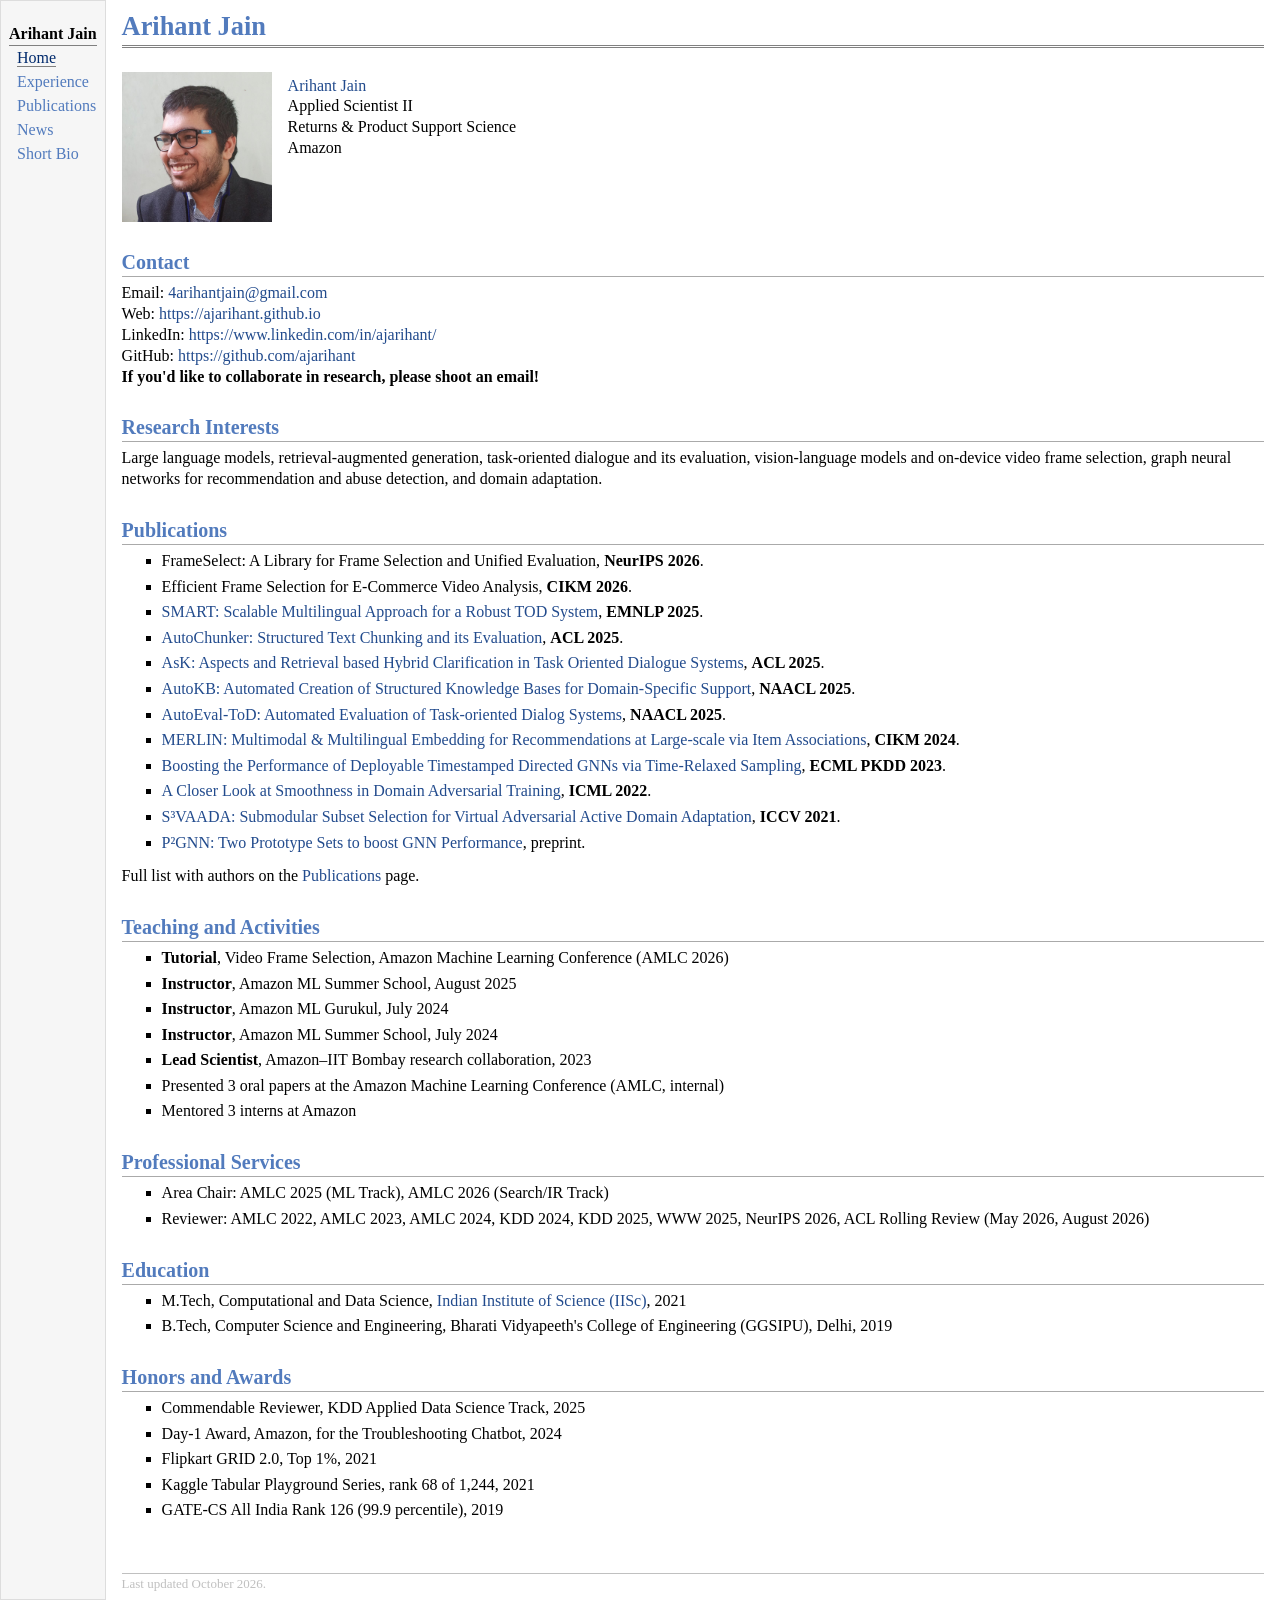
==== commit 4180b095: "fix: use personal email on the site" ====
--- a/index.html
+++ b/index.html
@@ -6,7 +6,7 @@
 <title>Arihant Jain</title>
 <meta name="description" content="Arihant Jain — Applied Scientist II at Amazon. Research in LLMs, retrieval-augmented generation, task-oriented dialogue, vision-language models, and graph neural networks.">
 <link rel="icon" href="data:,">
-<link rel="stylesheet" href="style.css">
+<link rel="stylesheet" href="style.css?v=2026-10-06">
 </head>
 <body>
 <div id="layout">
@@ -32,7 +32,7 @@
 </div>
 
 <h2>Contact</h2>
-<p>Email: <a href="mailto:arihanta@amazon.com">arihanta@amazon.com</a> <br>
+<p>Email: <a href="mailto:4arihantjain@gmail.com">4arihantjain@gmail.com</a> <br>
 Web: <a href="https://ajarihant.github.io">https://ajarihant.github.io</a> <br>
 LinkedIn: <a href="https://www.linkedin.com/in/ajarihant/">https://www.linkedin.com/in/ajarihant/</a> <br>
 GitHub: <a href="https://github.com/ajarihant">https://github.com/ajarihant</a> <br>
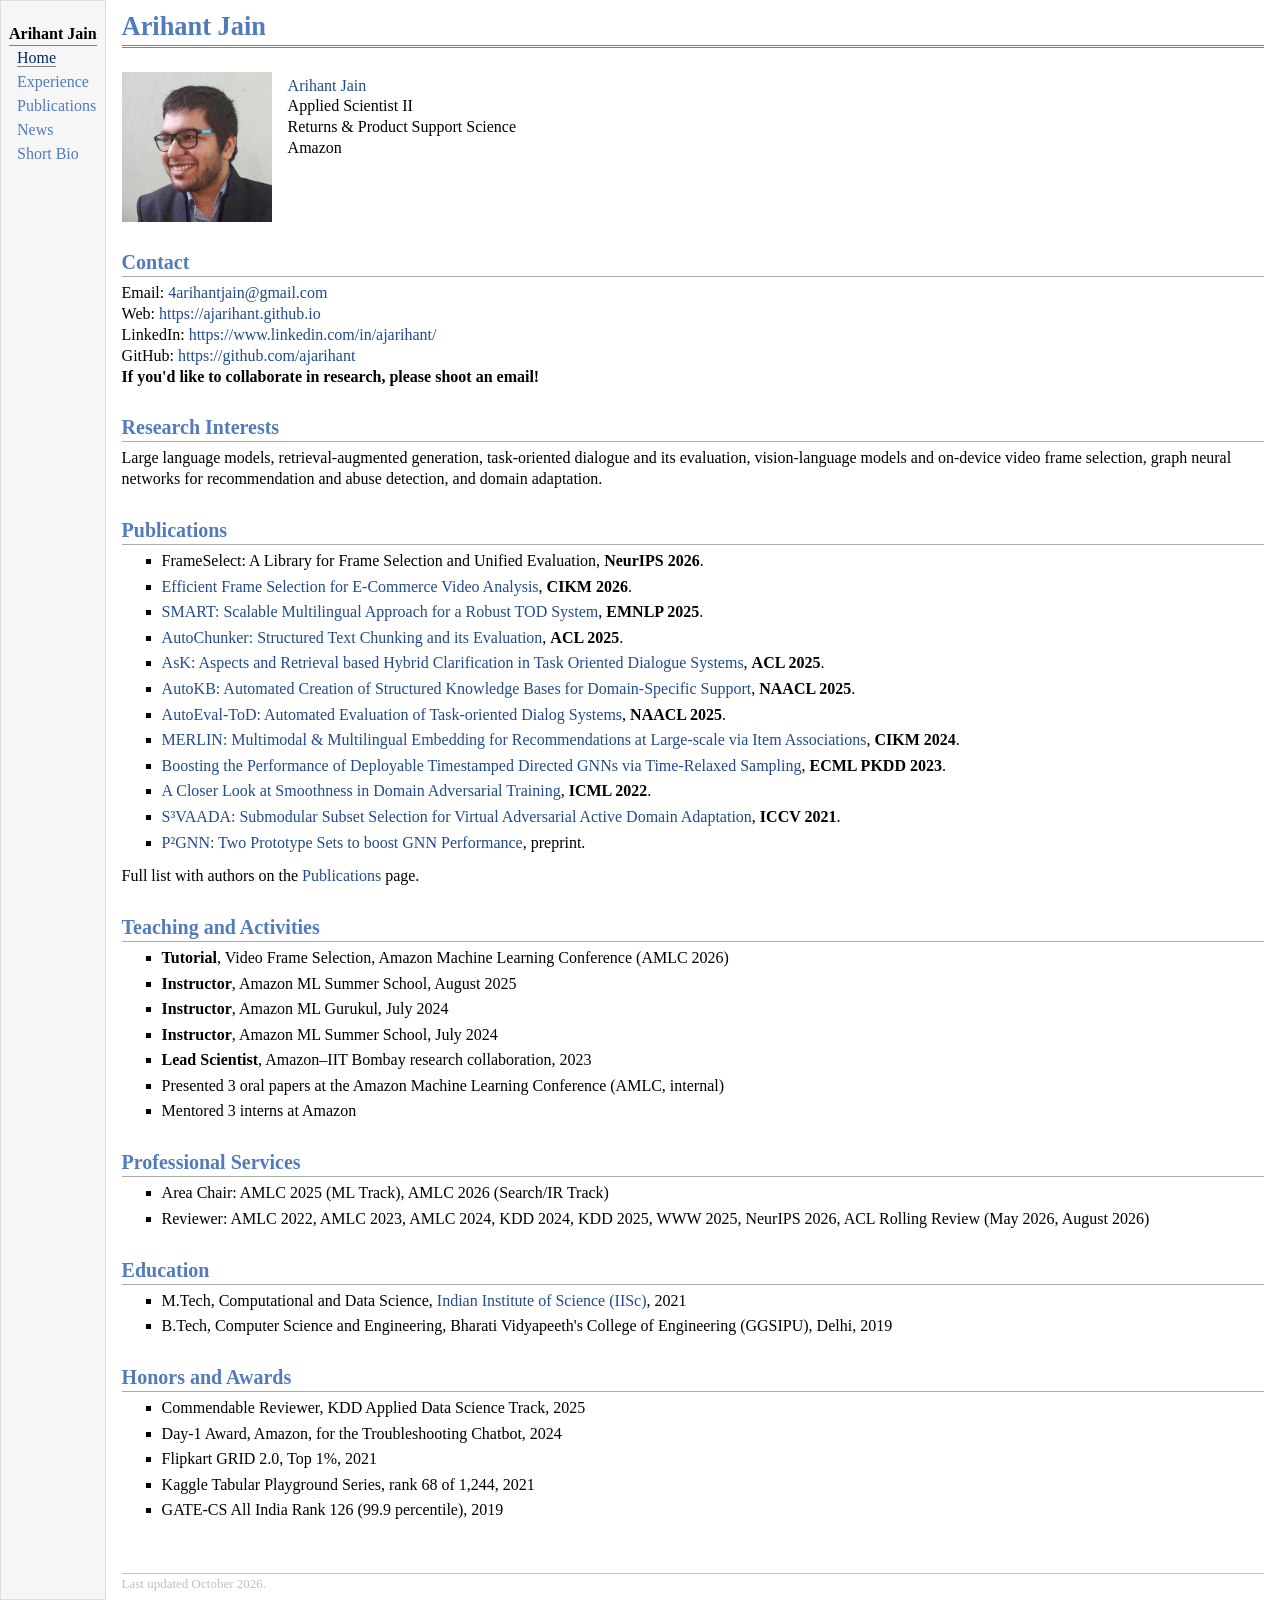
==== commit 175196e7: "feat: link CIKM 2026 paper to ACM Digital Library" ====
--- a/index.html
+++ b/index.html
@@ -46,7 +46,7 @@
 <h2>Publications</h2>
 <ul>
 <li><p>FrameSelect: A Library for Frame Selection and Unified Evaluation, <b>NeurIPS 2026</b>.</p></li>
-<li><p>Efficient Frame Selection for E-Commerce Video Analysis, <b>CIKM 2026</b>.</p></li>
+<li><p><a href="https://dl.acm.org/doi/10.1145/3799682.3840161">Efficient Frame Selection for E-Commerce Video Analysis</a>, <b>CIKM 2026</b>.</p></li>
 <li><p><a href="https://aclanthology.org/2025.emnlp-industry.108/">SMART: Scalable Multilingual Approach for a Robust TOD System</a>, <b>EMNLP 2025</b>.</p></li>
 <li><p><a href="https://aclanthology.org/2025.acl-industry.69/">AutoChunker: Structured Text Chunking and its Evaluation</a>, <b>ACL 2025</b>.</p></li>
 <li><p><a href="https://aclanthology.org/2025.acl-industry.63/">AsK: Aspects and Retrieval based Hybrid Clarification in Task Oriented Dialogue Systems</a>, <b>ACL 2025</b>.</p></li>
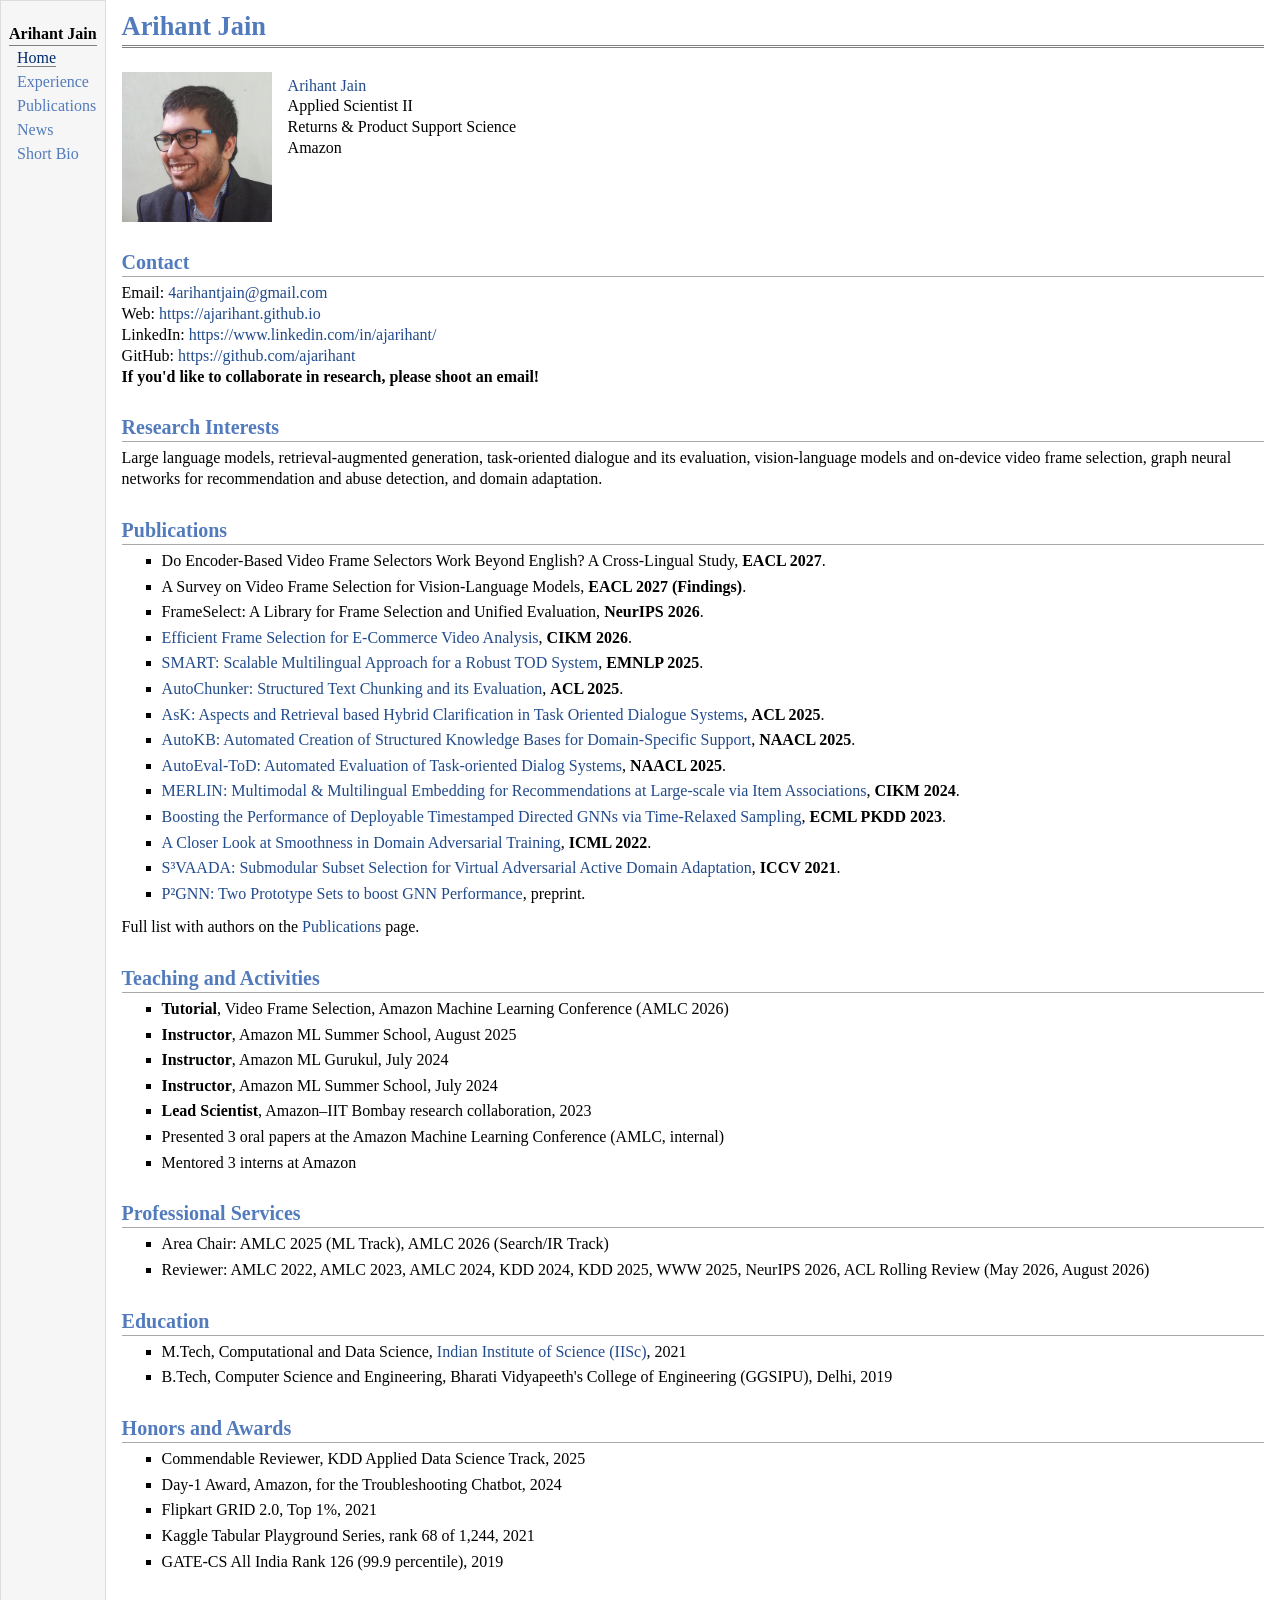
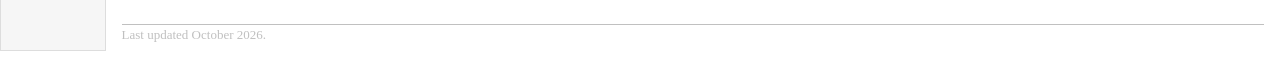
==== commit e52db73b: "feat: add EACL 2027 papers (main and Findings)" ====
--- a/index.html
+++ b/index.html
@@ -45,6 +45,8 @@
 
 <h2>Publications</h2>
 <ul>
+<li><p>Do Encoder-Based Video Frame Selectors Work Beyond English? A Cross-Lingual Study, <b>EACL 2027</b>.</p></li>
+<li><p>A Survey on Video Frame Selection for Vision-Language Models, <b>EACL 2027 (Findings)</b>.</p></li>
 <li><p>FrameSelect: A Library for Frame Selection and Unified Evaluation, <b>NeurIPS 2026</b>.</p></li>
 <li><p><a href="https://dl.acm.org/doi/10.1145/3799682.3840161">Efficient Frame Selection for E-Commerce Video Analysis</a>, <b>CIKM 2026</b>.</p></li>
 <li><p><a href="https://aclanthology.org/2025.emnlp-industry.108/">SMART: Scalable Multilingual Approach for a Robust TOD System</a>, <b>EMNLP 2025</b>.</p></li>
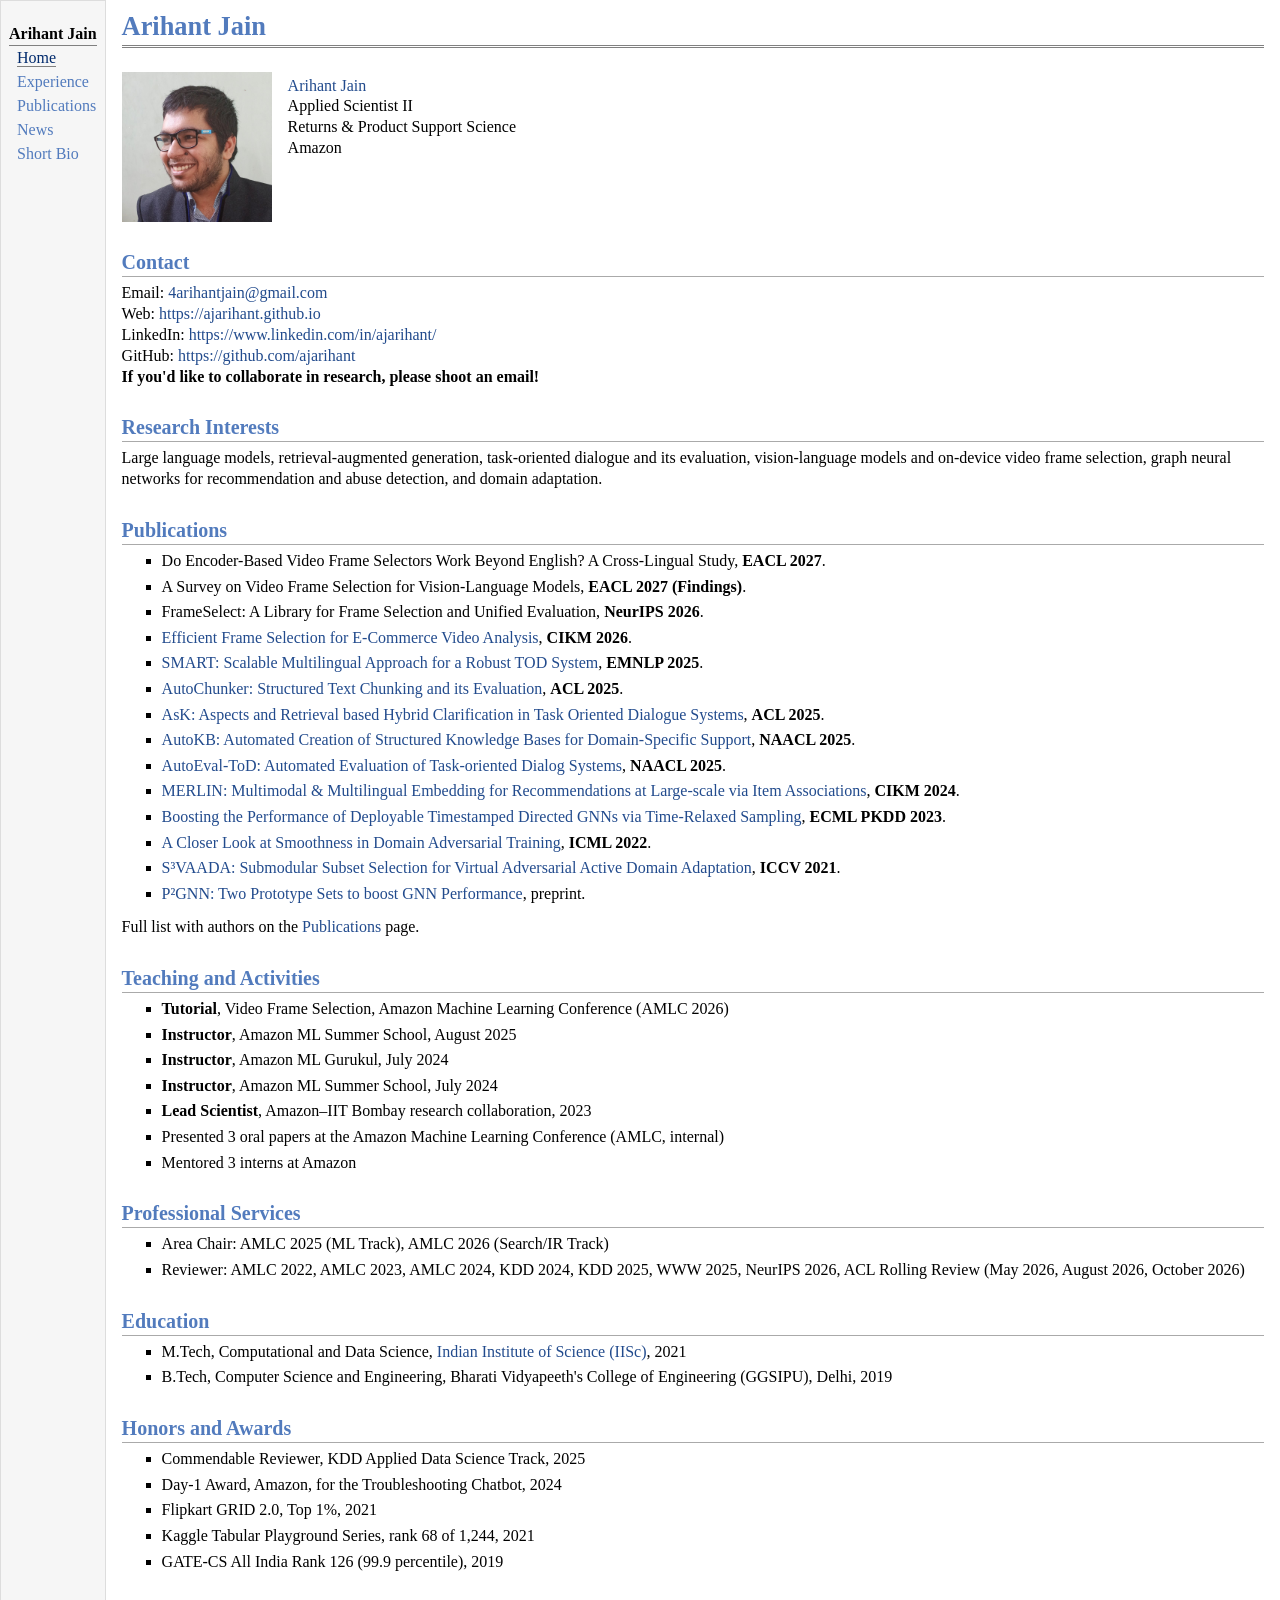
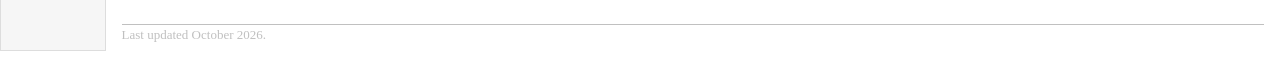
==== commit d92388b6: "feat: add ARR October 2026 reviewing" ====
--- a/index.html
+++ b/index.html
@@ -76,7 +76,7 @@
 <h2>Professional Services</h2>
 <ul>
 <li><p>Area Chair: AMLC 2025 (ML Track), AMLC 2026 (Search/IR Track)</p></li>
-<li><p>Reviewer: AMLC 2022, AMLC 2023, AMLC 2024, KDD 2024, KDD 2025, WWW 2025, NeurIPS 2026, ACL Rolling Review (May 2026, August 2026)</p></li>
+<li><p>Reviewer: AMLC 2022, AMLC 2023, AMLC 2024, KDD 2024, KDD 2025, WWW 2025, NeurIPS 2026, ACL Rolling Review (May 2026, August 2026, October 2026)</p></li>
 </ul>
 
 <h2>Education</h2>
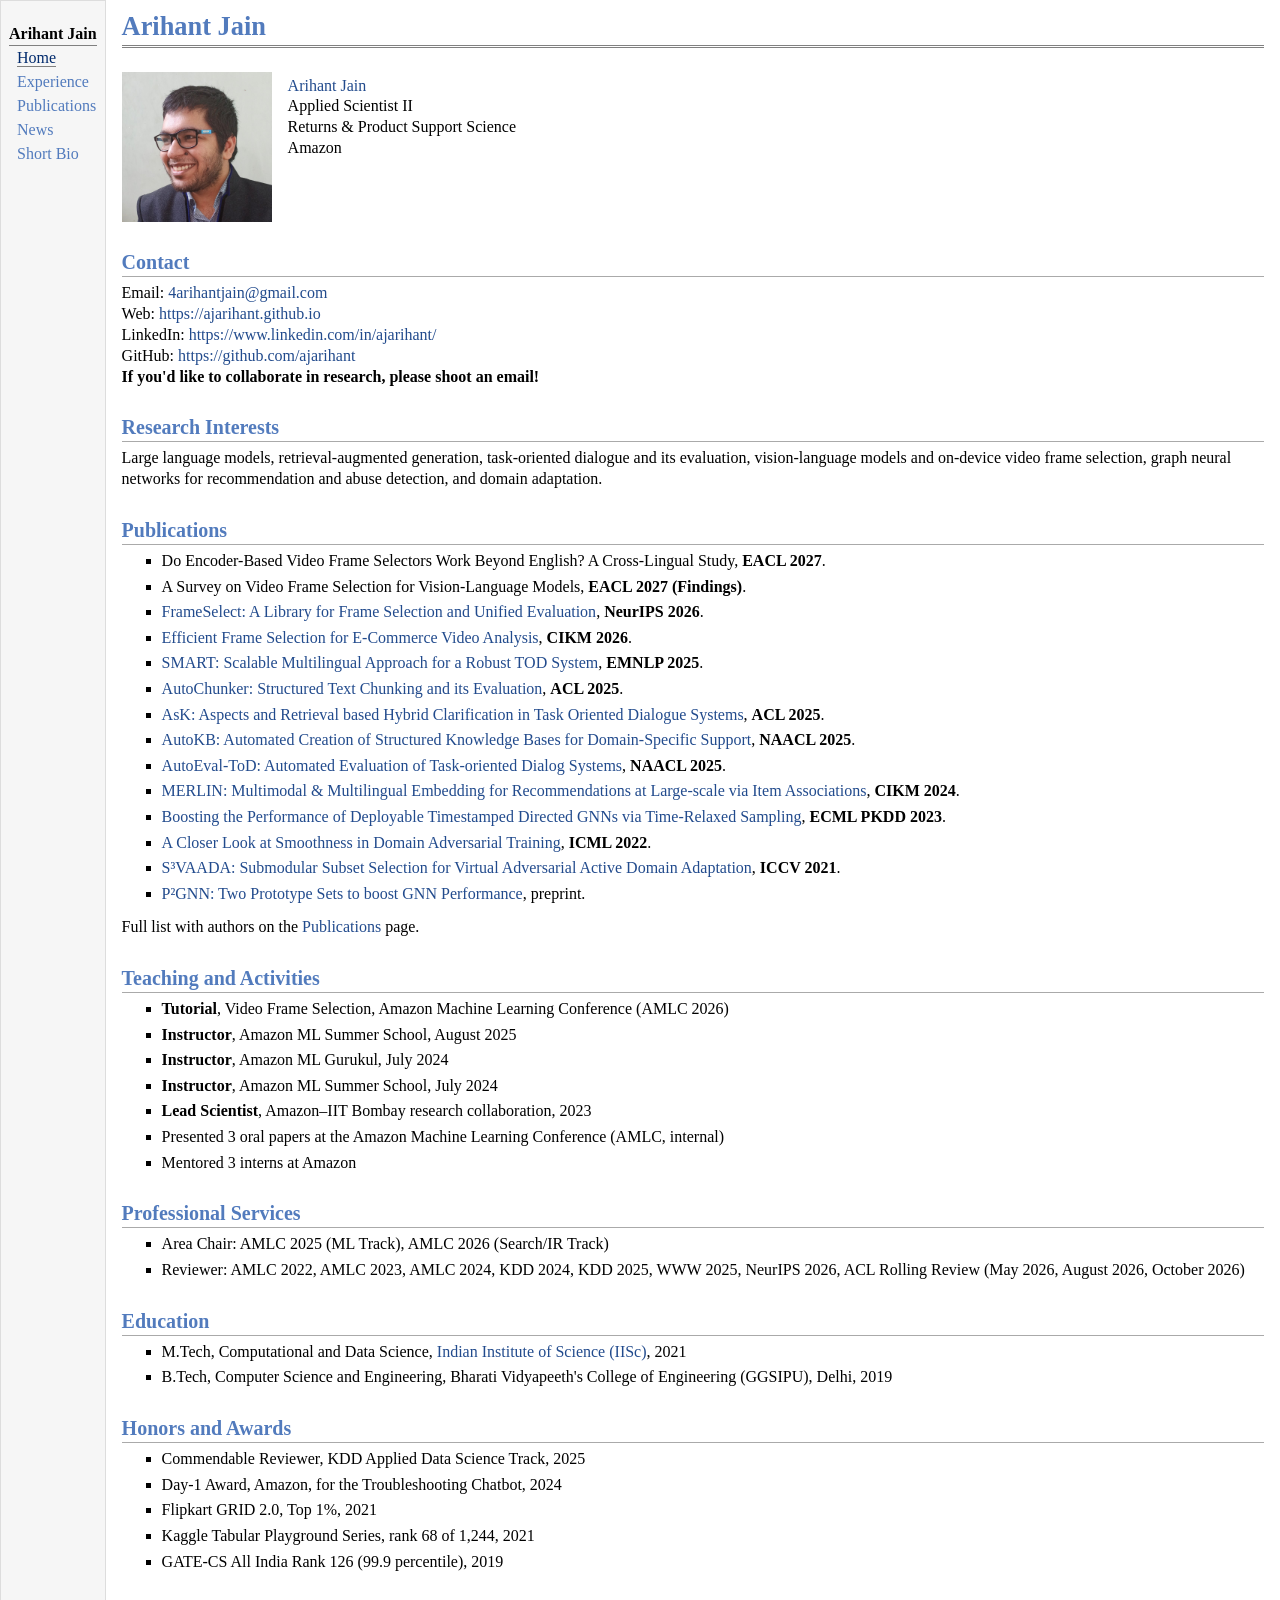
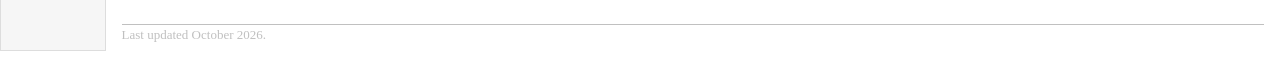
==== commit 31ff721b: "feat: link NeurIPS 2026 FrameSelect paper on OpenReview" ====
--- a/index.html
+++ b/index.html
@@ -47,7 +47,7 @@
 <ul>
 <li><p>Do Encoder-Based Video Frame Selectors Work Beyond English? A Cross-Lingual Study, <b>EACL 2027</b>.</p></li>
 <li><p>A Survey on Video Frame Selection for Vision-Language Models, <b>EACL 2027 (Findings)</b>.</p></li>
-<li><p>FrameSelect: A Library for Frame Selection and Unified Evaluation, <b>NeurIPS 2026</b>.</p></li>
+<li><p><a href="https://openreview.net/pdf?id=blSpUkSwiB">FrameSelect: A Library for Frame Selection and Unified Evaluation</a>, <b>NeurIPS 2026</b>.</p></li>
 <li><p><a href="https://dl.acm.org/doi/10.1145/3799682.3840161">Efficient Frame Selection for E-Commerce Video Analysis</a>, <b>CIKM 2026</b>.</p></li>
 <li><p><a href="https://aclanthology.org/2025.emnlp-industry.108/">SMART: Scalable Multilingual Approach for a Robust TOD System</a>, <b>EMNLP 2025</b>.</p></li>
 <li><p><a href="https://aclanthology.org/2025.acl-industry.69/">AutoChunker: Structured Text Chunking and its Evaluation</a>, <b>ACL 2025</b>.</p></li>
